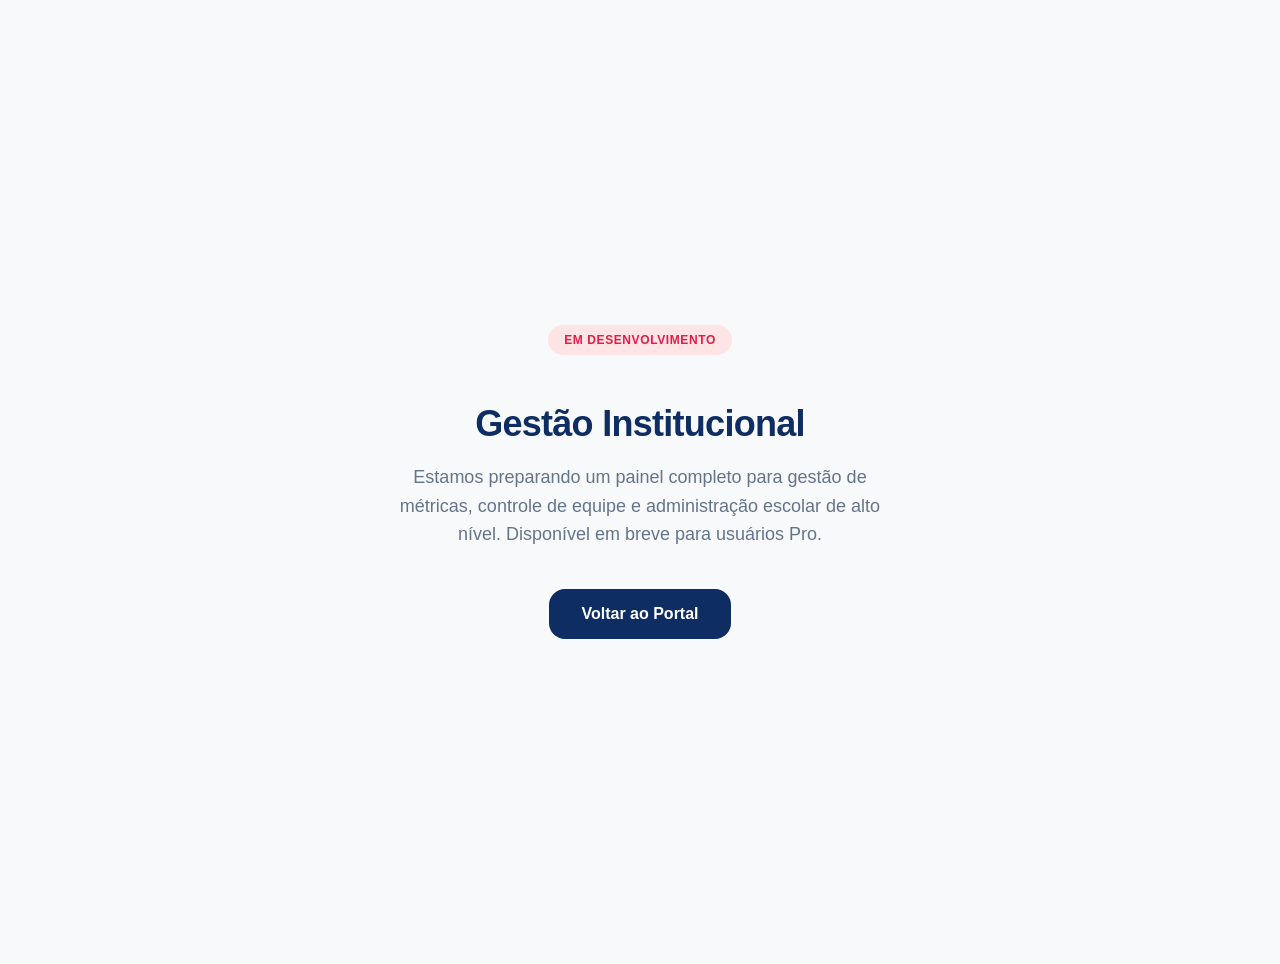
==== escola/index.html @ c38f9068 "Checkpoint: UI adjustments and security hardening applied. Preparing for unified login." ====
<!DOCTYPE html>
<html lang="pt-BR">
<head>
    <meta charset="UTF-8">
    <meta name="viewport" content="width=device-width, initial-scale=1.0">
    <meta http-equiv="Content-Security-Policy" content="default-src 'self'; script-src 'self' 'unsafe-inline' https://cdn.tailwindcss.com; style-src 'self' 'unsafe-inline' https://fonts.googleapis.com; font-src 'self' https://fonts.gstatic.com;">
    <title>Em Desenvolvimento | Chamada Fácil Pro</title>
    <!-- Fonts -->
    <link rel="preconnect" href="https://fonts.googleapis.com">
    <link rel="preconnect" href="https://fonts.gstatic.com" crossorigin>
    <link href="https://fonts.googleapis.com/css2?family=Inter:wght@400;500;600&family=Manrope:wght@700;800&display=swap" rel="stylesheet">
    <style>
        :root {
            --primary: #0d2d63;
            --text-muted: #64748b;
            --bg-body: #f8f9fa;
        }
        body {
            font-family: 'Inter', sans-serif;
            background-color: var(--bg-body);
            color: var(--primary);
            margin: 0;
            display: flex;
            align-items: center;
            justify-content: center;
            min-height: 100vh;
            text-align: center;
            padding: 2rem;
        }
        .container {
            max-width: 500px;
        }
        h1 {
            font-family: 'Manrope', sans-serif;
            font-weight: 800;
            font-size: 2.25rem;
            margin-bottom: 1rem;
            letter-spacing: -0.02em;
        }
        p {
            color: var(--text-muted);
            font-size: 1.125rem;
            line-height: 1.6;
            margin-bottom: 2.5rem;
        }
        .badge {
            display: inline-block;
            background: #ffe4e6;
            color: #e11d48;
            padding: 0.5rem 1rem;
            border-radius: 99px;
            font-size: 0.75rem;
            font-weight: 800;
            text-transform: uppercase;
            letter-spacing: 0.05em;
            margin-bottom: 1.5rem;
        }
        .btn-back {
            display: inline-block;
            padding: 1rem 2rem;
            background: var(--primary);
            color: white;
            text-decoration: none;
            border-radius: 1rem;
            font-weight: 700;
            transition: all 0.2s;
        }
        .btn-back:hover {
            transform: translateY(-2px);
            box-shadow: 0 10px 15px -3px rgba(13, 45, 99, 0.2);
        }
    </style>
</head>
<body>
    <div class="container">
        <div class="badge">Em desenvolvimento</div>
        <h1>Gestão Institucional</h1>
        <p>Estamos preparando um painel completo para gestão de métricas, controle de equipe e administração escolar de alto nível. Disponível em breve para usuários Pro.</p>
        <a href="../portal.html" class="btn-back">Voltar ao Portal</a>
    </div>
</body>
</html>
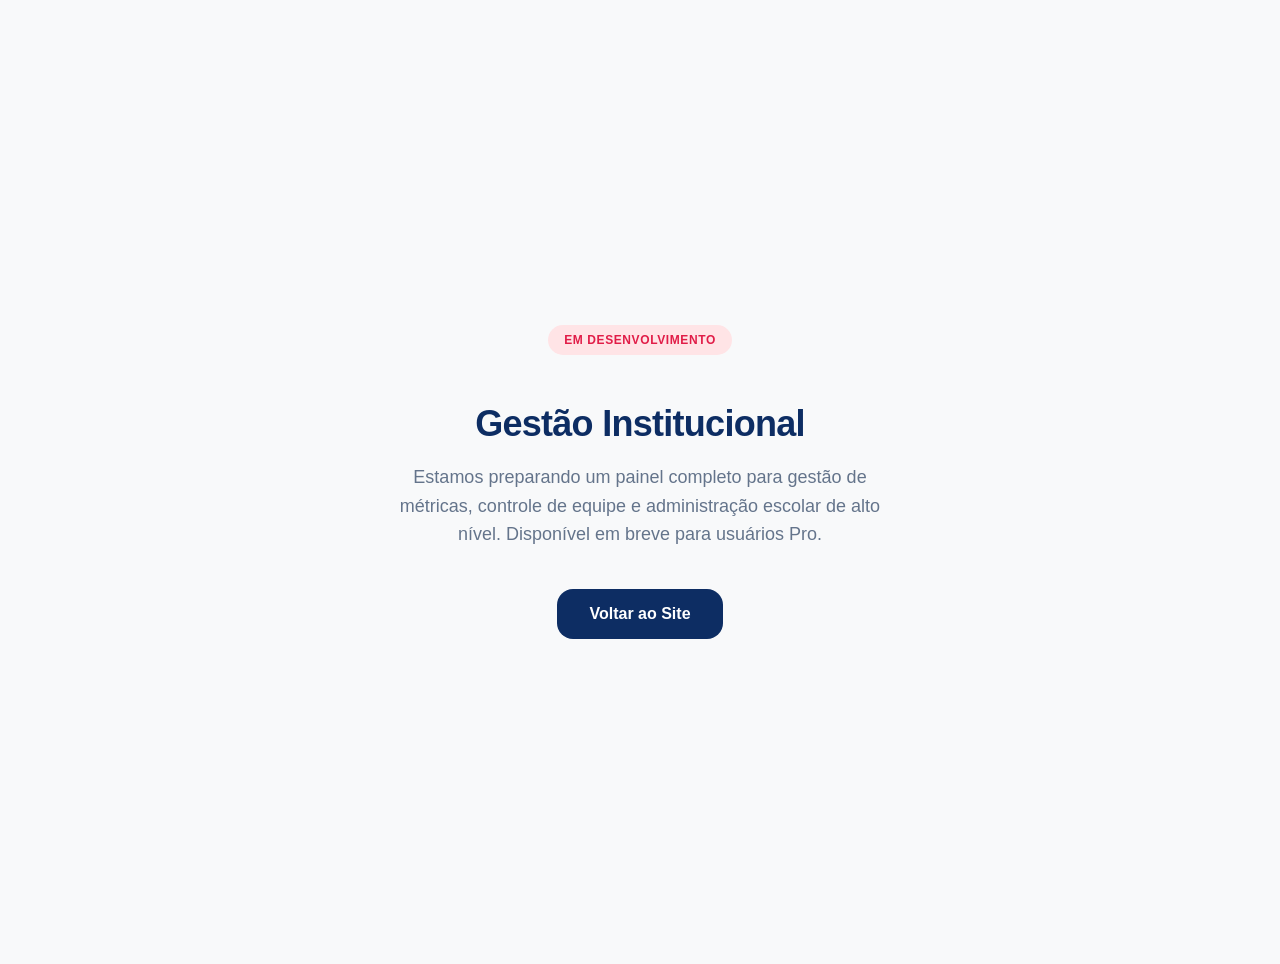
==== commit 9cec0c78: "feat(landing): restore premium aesthetics and integrate detailed Pro features - Restored 100% transp" ====
--- a/escola/index.html
+++ b/escola/index.html
@@ -76,7 +76,7 @@
         <div class="badge">Em desenvolvimento</div>
         <h1>Gestão Institucional</h1>
         <p>Estamos preparando um painel completo para gestão de métricas, controle de equipe e administração escolar de alto nível. Disponível em breve para usuários Pro.</p>
-        <a href="../portal.html" class="btn-back">Voltar ao Portal</a>
+        <a href="../index.html" class="btn-back">Voltar ao Site</a>
     </div>
 </body>
 </html>
